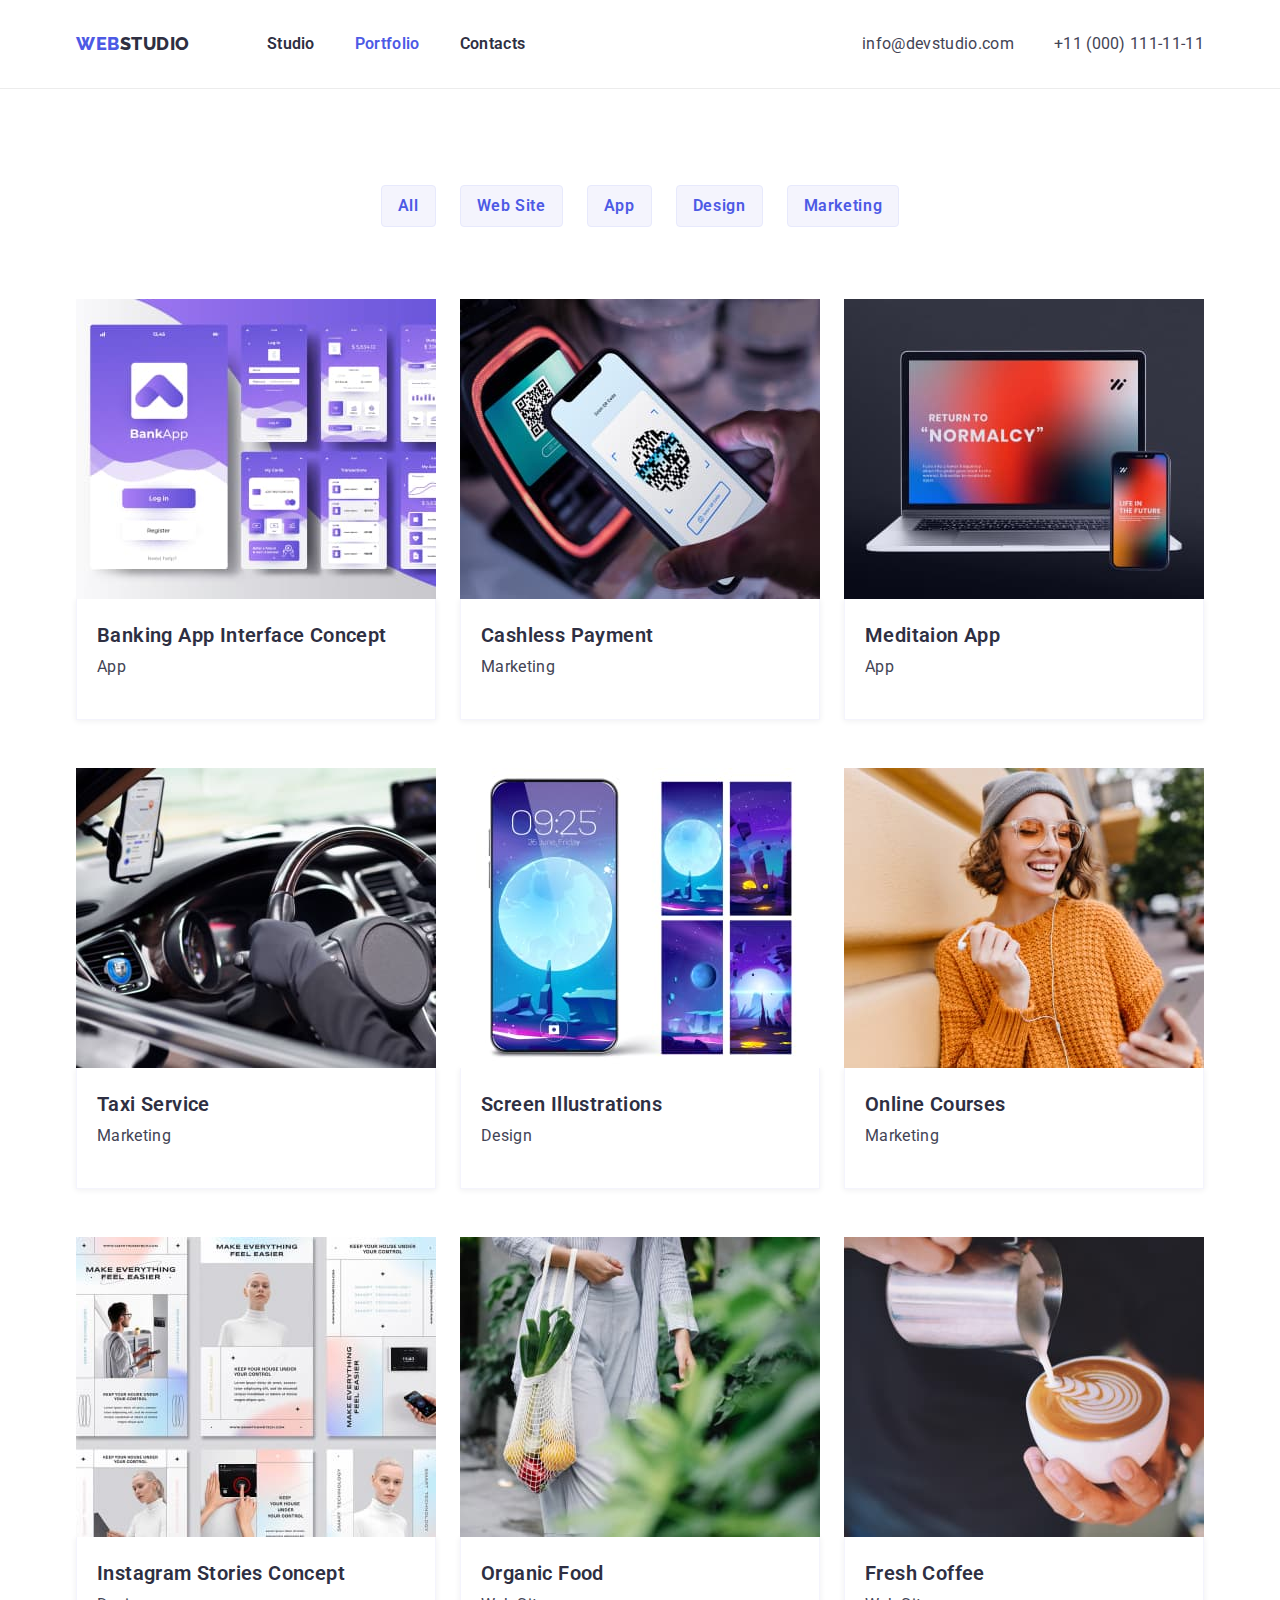
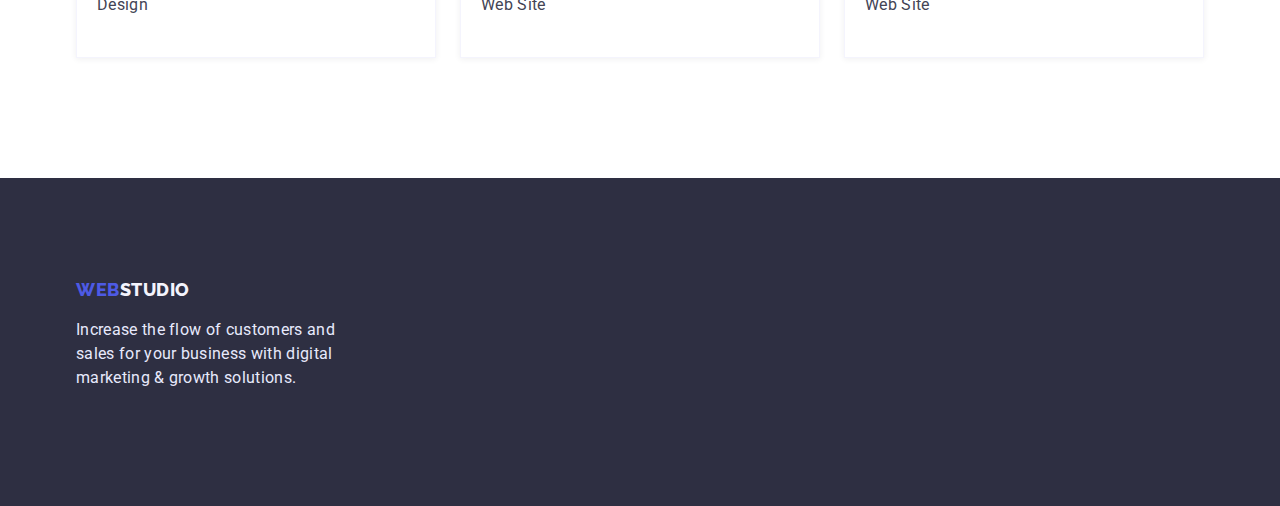
==== portfolio.html @ 49e7f93b "Add flexbox+magrin+padding" ====
<!DOCTYPE html>
<html lang="en">
  <head>
    <meta charset="UTF-8" />
    <meta http-equiv="X-UA-Compatible" content="IE=edge" />
    <meta name="viewport" content="width=<device-width>, initial-scale=1.0" />
    <link rel="preconnect" href="https://fonts.googleapis.com" />
    <link rel="preconnect" href="https://fonts.gstatic.com" crossorigin />
    <link
      href="https://fonts.googleapis.com/css2?family=Raleway:wght@800&family=Roboto:wght@400;500;700&display=swap"
      rel="stylesheet"
    />
    <link
      rel="stylesheet"
      href="https://cdnjs.cloudflare.com/ajax/libs/modern-normalize/1.1.0/modern-normalize.min.css"
    />
    <link rel="stylesheet" href="./css/styles.css" />
    <title>Portfolio</title>
  </head>

  <body>
    <!-- Header -->
    <header class="header-section">
      <div class="container main-nav">
        <nav class="nav">
          <!-- Logotype -->
          <a href="./index.html" class="logo link"
            >Web<span class="logo-header">Studio</span></a
          >
          <!-- Navigation to other pages -->
          <ul class="site-nav list">
            <li class="item">
              <a href="./index.html" class="link">Studio</a>
            </li>
            <li class="item">
              <a href="./portfolio.html" class="link current">Portfolio</a>
            </li>
            <li class="item">
              <a href="#" class="link">Contacts</a>
            </li>
          </ul>
        </nav>
        <ul class="contacts list">
          <!-- Link to email address  -->
          <li class="item">
            <a href="mailto:info@devstudio.com" class="link"
              >info@devstudio.com</a
            >
          </li>
          <!-- Link to phone number -->
          <li class="item">
            <a href="tel:+110001111111" class="link">+11 (000) 111-11-11</a>
          </li>
        </ul>
      </div>
    </header>
    <!-- Main page content -->
    <main>
      <section class="section portfolio-section">
        <div class="container">
          <h1 class="visually-hidden">Portfolio</h1>
          <ul class="site-filter list">
            <li class="item">
              <button type="button" class="button">All</button>
            </li>
            <li class="item">
              <button type="button" class="button">Web Site</button>
            </li>
            <li class="item">
              <button type="button" class="button">App</button>
            </li>
            <li class="item">
              <button type="button" class="button">Design</button>
            </li>
            <li class="item">
              <button type="button" class="button">Marketing</button>
            </li>
          </ul>
          <ul class="portfolio-list list">
            <li class="item">
              <a href="#" class="link">
                <img
                  src="./images/banking-app-interface-concept.jpg"
                  alt="seven tabs of the bank's mobile application"
                  width="360"
                  height="300"
                />
                <div class="titte-card">
                  <h2 class="title">Banking App Interface Concept</h2>
                  <p class="text">App</p>
                </div>
              </a>
            </li>
            <li class="item">
              <a href="#" class="link">
                <img
                  src="./images/cashless-payment.jpg"
                  alt="mobile app with qr code on screen"
                  width="360"
                  height="300"
                />
                <div class="titte-card">
                  <h2 class="title">Cashless Payment</h2>
                  <p class="text">Marketing</p>
                </div>
              </a>
            </li>
            <li class="item">
              <a href="#" class="link">
                <img
                  src="./images/meditaion-app.jpg"
                  alt="Laptop and mobile phone with the start page of the applicatoin"
                  width="360"
                  height="300"
                />
                <div class="titte-card">
                  <h2 class="title">Meditaion App</h2>
                  <p class="text">App</p>
                </div>
              </a>
            </li>
            <li class="item">
              <a href="#" class="link">
                <img
                  src="./images/taxi-service.jpg"
                  alt="Wheel and instrument panel in the car"
                  width="360"
                  height="300"
                />
                <div class="titte-card">
                  <h2 class="title">Taxi Service</h2>
                  <p class="text">Marketing</p>
                </div>
              </a>
            </li>
            <li class="item">
              <a href="#" class="link">
                <img
                  src="./images/screen-illustrations.jpg"
                  alt="Five mobile screensavers"
                  width="360"
                  height="300"
                />
                <div class="titte-card">
                  <h2 class="title">Screen Illustrations</h2>
                  <p class="text">Design</p>
                </div>
              </a>
            </li>
            <li class="item">
              <a href="#" class="link">
                <img
                  src="./images/online-courses.jpg"
                  alt="Girl with phone and headphones in her hand"
                  width="360"
                  height="300"
                />
                <div class="titte-card">
                  <h2 class="title">Online Courses</h2>
                  <p class="text">Marketing</p>
                </div>
              </a>
            </li>
            <li class="item">
              <a href="#" class="link">
                <img
                  src="./images/instagram-stories-concept.jpg"
                  alt="Post pages for instagram"
                  width="360"
                  height="300"
                />
                <div class="titte-card">
                  <h2 class="title">Instagram Stories Concept</h2>
                  <p class="text">Design</p>
                </div>
              </a>
            </li>
            <li class="item">
              <a href="#" class="link">
                <img
                  src="./images/organic-food.jpg"
                  alt="Bag with vegetables"
                  width="360"
                  height="300"
                />
                <div class="titte-card">
                  <h2 class="title">Organic Food</h2>
                  <p class="text">Web Site</p>
                </div>
              </a>
            </li>
            <li class="item">
              <a href="#" class="link">
                <img
                  src="./images/fresh-coffee.jpg"
                  alt="Cup of coffee"
                  width="360"
                  height="300"
                />
                <div class="titte-card">
                  <h2 class="title">Fresh Coffee</h2>
                  <p class="text">Web Site</p>
                </div>
              </a>
            </li>
          </ul>
        </div>
      </section>
    </main>
    <!-- Footer -->
    <footer class="footer">
      <div class="container">
        <div class="footer-block">
          <!-- Logotype -->
          <a href="./index.html" class="logo link"
            >Web<span class="logo-footer">Studio</span></a
          >
          <p class="text">
            Increase the flow of customers and sales for your business with
            digital marketing & growth solutions.
          </p>
        </div>
      </div>
    </footer>
  </body>
</html>
---- css/styles.css ----
html {
  box-sizing: border-box;
}
*,
*::before,
*::after {
  box-sizing: border-box;
}

:root {
  --primary-text: #434455;
  --primary-title: #2e2f42;
  --accent: #4d5ae5;
  --white-hero-text: #ffffff;
}
img {
  display: block;
  max-width: 100%;
  height: auto;
}
.link {
  text-decoration: none;
}
.list {
  list-style: none;
  padding: 0;
  margin: 0;
}
.container {
  margin-left: auto;
  margin-right: auto;
  width: 1158px;
  padding-left: 15px;
  padding-right: 15px;
  /* outline: 2px solid springgreen; */
}
.section {
  padding-top: 120px;
  padding-bottom: 120px;
  /* outline: 2px solid rosybrown; */
}
body {
  font-family: "Roboto", sans-serif;
  /* font-style: normal;
  font-weight: 400; */
  font-size: 16px;
  /* line-height: 1.5;
  letter-spacing: 0.02em; */
  color: var(--primary-text);
}
/* ========== Header ========== */
.logo {
  font-family: "Raleway", sans-serif;
  font-weight: 800;
  font-size: 18px;
  line-height: 1.33;
  letter-spacing: 0.03em;
  text-transform: uppercase;
  color: var(--accent);
}
.logo-header {
  color: var(--primary-title);
}
.site-nav .link {
  line-height: 1.5;
  letter-spacing: 0.02em;
  font-weight: 600;
  color: var(--primary-title);
}
.site-nav .link:hover,
.site-nav .link:focus {
  color: var(--primary-text);
}
.site-nav .link:active {
  color: var(--accent);
}
.site-nav .link.current {
  color: var(--accent);
}
.contacts .link {
  line-height: 1.5;
  letter-spacing: 0.02em;
  color: var(--primary-text);
}
.contacts .link:hover,
.contacts .link:focus {
  color: var(--accent);
}
.main-nav {
  display: flex;
  align-items: center;
}
.nav {
  display: flex;
  align-items: center;
}
.contacts {
  display: flex;
  margin-left: auto;
}
.contacts .item + .item {
  margin-left: 40px;
}
.site-nav {
  display: flex;
  margin-left: 77px;
}
.site-nav .item {
  margin-right: 40px;
}
.site-nav .item:last-child {
  margin-right: 0;
}
.site-nav .link {
  display: block;
  padding-top: 32px;
  padding-bottom: 32px;
}
.header-section {
  border-bottom: 1px solid #ececec;
}
/* ========== Main banner (hero) ==========*/
.hero {
  background-color: var(--primary-title);
  text-align: center;
}
.hero .hero-title {
  padding-top: 192px;
  margin-top: 0;
  margin-bottom: 48px;
  font-weight: 600;
  font-size: 56px;
  line-height: 1.07;
  letter-spacing: 0.02em;
  color: var(--white-hero-text);
}
button {
  cursor: pointer;
  font-family: inherit;
  font-size: inherit;
}
.hero .hero-btn {
  /* font-family: Roboto, sans-serif;
  font-size: 16px; */
  margin-bottom: 192px;
  display: inline-block;
  padding: 16px 32px;
  text-align: center;
  font-weight: 600;
  line-height: 1.19;
  letter-spacing: 0.04em;
  color: var(--white-hero-text);
  background-color: var(--accent);
  box-shadow: 0px 4px 4px rgba(0, 0, 0, 0.15);
  border-radius: 4px;
}
.hero .hero-btn:hover,
.hero .hero-btn:focus {
  background-color: var(--accent);
  box-shadow: 0px 1px 6px rgba(46, 47, 66, 0.08),
    0px 1px 1px rgba(46, 47, 66, 0.16), 0px 2px 1px rgba(46, 47, 66, 0.08);
  border-radius: 4px;
}
.hero .hero-btn:active {
  background: #404bbf;
  box-shadow: 0px 4px 4px rgba(0, 0, 0, 0.15);
  border-radius: 4px;
}
/* ========== Features ========== */
.features-section {
  padding-bottom: 0;
}
.features-list {
  display: flex;
}
.section-title {
  margin-top: 0;
  margin-bottom: 72px;
  font-weight: 600;
  font-size: 36px;
  line-height: 1.11;
  letter-spacing: 0.02em;
  text-align: center;
  text-transform: capitalize;
  color: var(--primary-title);
}
.visually-hidden {
  position: absolute;
  white-space: nowrap;
  width: 1px;
  height: 1px;
  overflow: hidden;
  border: 0;
  padding: 0;
  clip: rect(0 0 0 0);
  clip-path: inset(50%);
  margin: -1px;
}
.features-list .title {
  margin-top: 0;
  margin-bottom: 8px;
  font-weight: 600;
  font-size: 20px;
  line-height: 1.2;
  letter-spacing: 0.02em;
  color: var(--primary-title);
}
.features-list .text {
  margin-top: 0;
  margin-bottom: 0;
}
.features-list .item {
  margin-right: 24px;
}
.features-list .item:last-child {
  margin-right: 0;
}
/* ========== What are we doing ========== */
.work-list {
  display: flex;
}
.work-list .item {
  margin-right: 24px;
}
.work-list .item:last-child {
  margin-right: 0;
}
/* =========== Our Team section =========== */
.team-section {
  background-color: #f4f4fd;
}
.team-list {
  display: flex;
}
.team-list-card {
  background-color: var(--white-hero-text);
  margin-right: 30px;
}
.team-list-card:last-child {
  margin-right: 0;
}
.titte-team-card {
  padding: 32px 16px;
}
.team-list .title {
  margin-top: 0;
  margin-bottom: 8px;
  font-weight: 600;
  font-size: 20px;
  line-height: 1.2;
  letter-spacing: 0.02em;
  text-align: center;
  color: var(--primary-title);
}
.team-list .text {
  margin-top: 0;
  margin-bottom: 0;
  line-height: 1.5;
  letter-spacing: 0.02em;
  text-align: center;
}
/* footer */
footer {
  background-color: var(--primary-title);
}
.logo-footer {
  color: #f4f4fd;
}
.footer .logo {
  margin-top: 0;
  margin-bottom: 8px;
}
.footer .text {
  line-height: 1.5;
  letter-spacing: 0.02em;
  color: #e7e9fc;
}
.footer-block {
  padding: 100px 0px;
  width: 264px;
}
/* ========== Portfolio =========== */
.portfolio-section{
  padding-top: 96px;
}
.site-filter {
  display: flex;
  margin-bottom: 72px;
  align-items: center;
  justify-content: center;
}
.site-filter .item {
  margin-right: 24px;
}
.site-filter .item:last-child {
  margin-right: 0;
}
.site-filter .button {
  display: inline-block;
  padding: 8px 16px;
  /* font-family: Roboto, sans-serif;
  font-size: 16px; */
  font-weight: 600;
  text-align: center;
  line-height: 1.5;
  letter-spacing: 0.04em;
  color: var(--accent);
  background-color: #f4f4fd;
  border: 1px solid #e7e9fc;
  border-radius: 4px;
}
.site-filter .button:hover,
.site-filter .button:focus {
  color: var(--white-hero-text);
  background-color: var(--accent);
  box-shadow: 0px 3px 1px rgba(0, 0, 0, 0.1), 0px 2px 1px rgba(0, 0, 0, 0.08),
    0px 2px 2px rgba(0, 0, 0, 0.12);
  border-radius: 4px;
}
.portfolio-list {
  display: flex;
  flex-wrap: wrap;
  margin-right: -24px;
  margin-bottom: -48px;
}
.portfolio-list .item {
  flex-basis: calc(100% / 3 - 24px);
  /* width: 370px; */
  margin-right: 24px;
  margin-bottom: 48px;
  
}
.portfolio-list .titte-card {
  padding: 24px 20px;
  border: 0.5px solid #F4F4FD;
  box-shadow: 0px 1px 6px rgba(46, 47, 66, 0.08);
  border-top: 0;
}
.portfolio-list .title {
  margin-top: 0;
  margin-bottom: 8px;

  font-weight: 600;
  font-size: 20px;
  line-height: 1.2;
  letter-spacing: 0.02em;
  color: var(--primary-title);
}
.portfolio-list .text {
  margin-top: 0;
  line-height: 1.5;
  letter-spacing: 0.02em;
  color: var(--primary-text);
}
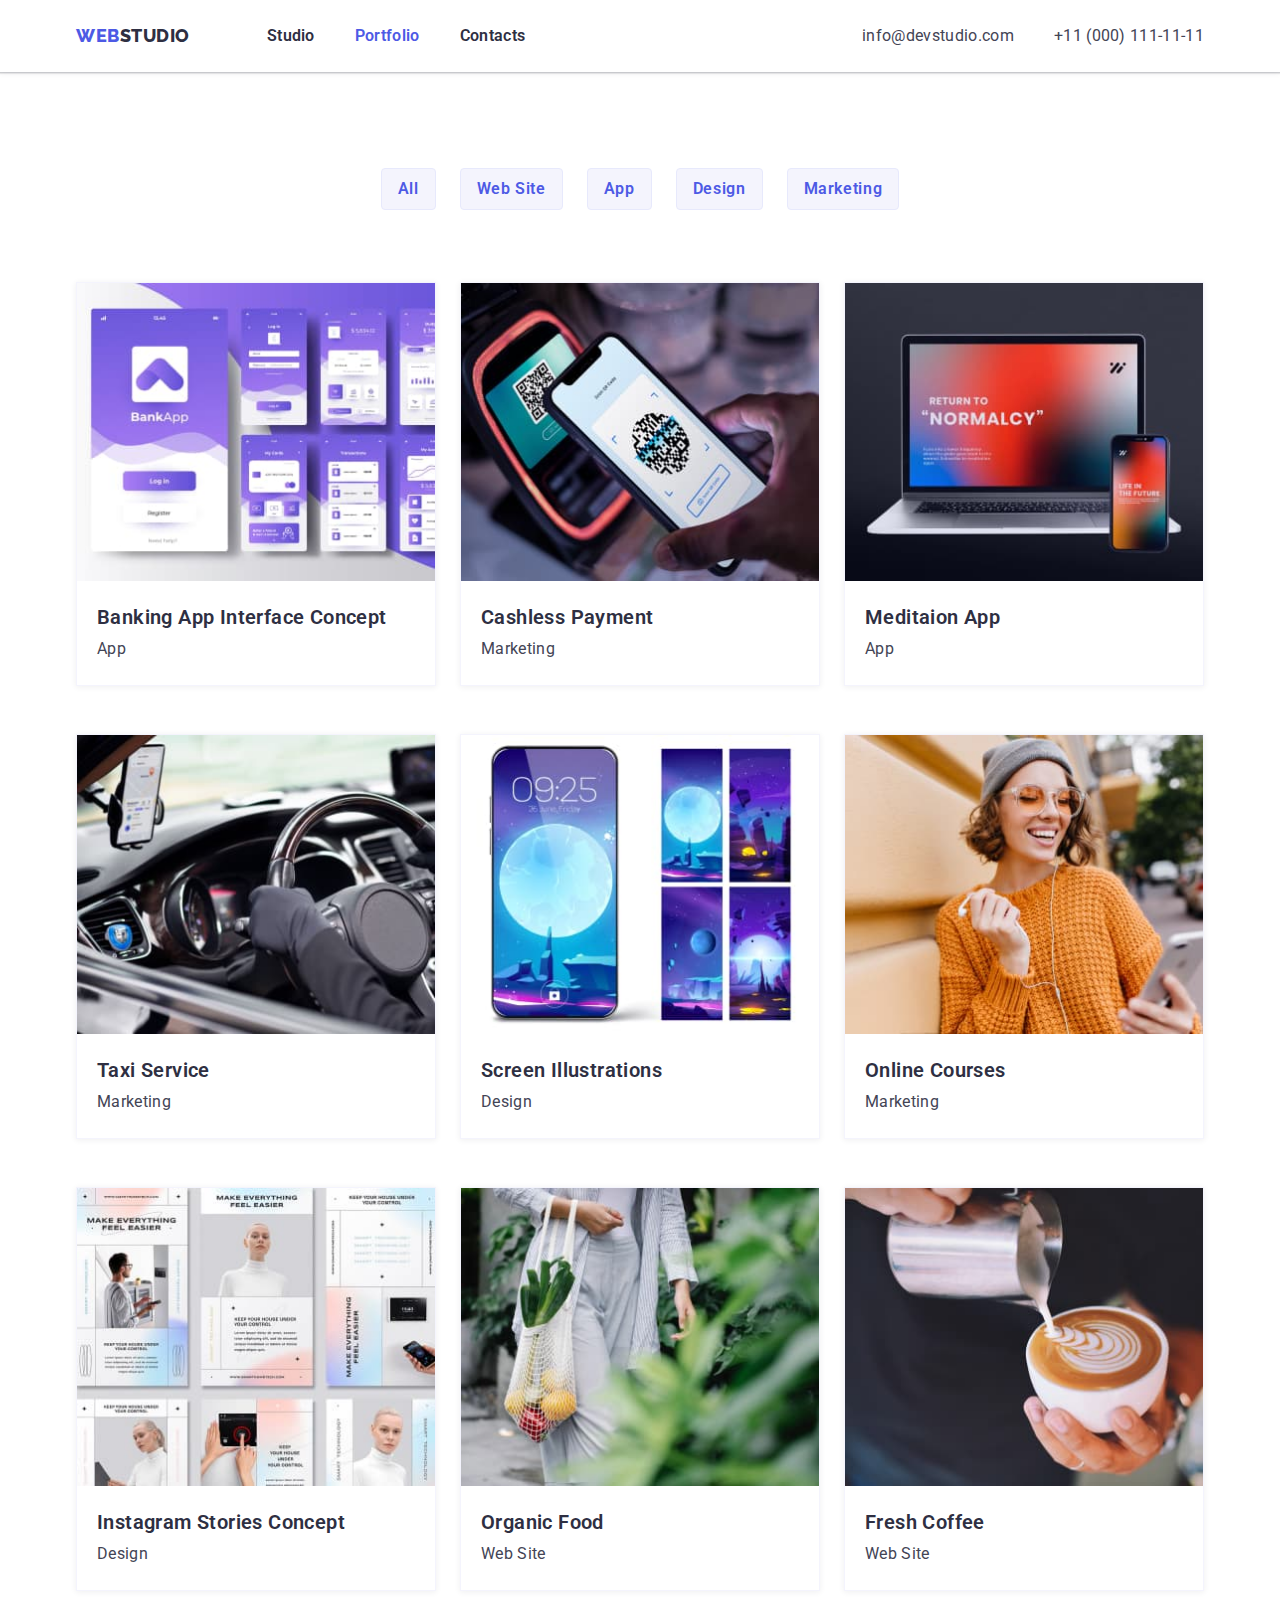
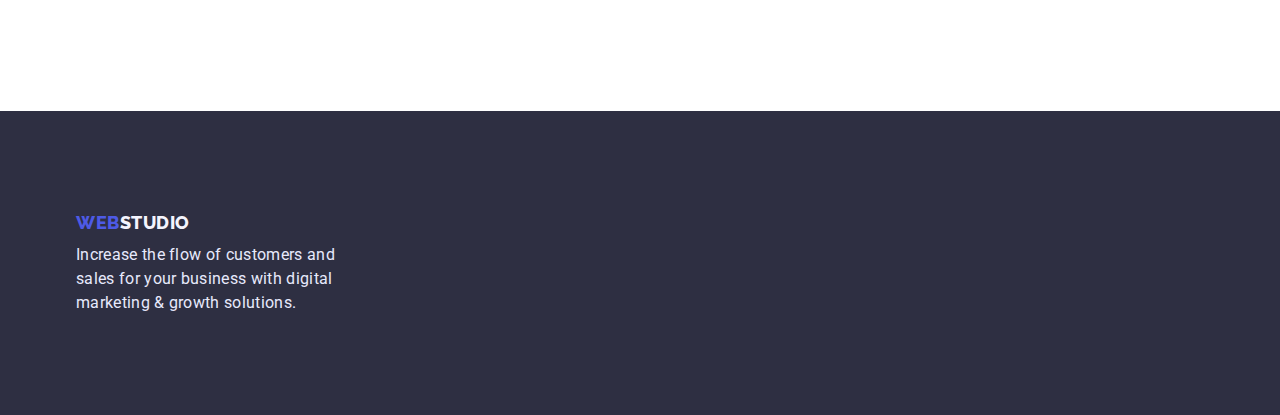
==== commit 17a2d4c6: "Fix header and footer padding" ====
--- a/portfolio.html
+++ b/portfolio.html
@@ -33,7 +33,7 @@
               <a href="./index.html" class="link">Studio</a>
             </li>
             <li class="item">
-              <a href="./portfolio.html" class="link current">Portfolio</a>
+              <a href="./portfolio.html" class="link  current">Portfolio</a>
             </li>
             <li class="item">
               <a href="#" class="link">Contacts</a>
@@ -48,7 +48,7 @@
             >
           </li>
           <!-- Link to phone number -->
-          <li class="item">
+          <li  class="item">
             <a href="tel:+110001111111" class="link">+11 (000) 111-11-11</a>
           </li>
         </ul>
@@ -212,12 +212,14 @@
       <div class="container">
         <div class="footer-block">
           <!-- Logotype -->
-          <a href="./index.html" class="logo link"
-            >Web<span class="logo-footer">Studio</span></a
-          >
+          <div class="logotype">
+            <a href="./index.html" class="logo link"
+              >Web<span class="logo-footer">Studio</span></a
+            >
+          </div>
           <p class="text">
-            Increase the flow of customers and sales for your business with
-            digital marketing & growth solutions.
+            Increase the flow of customers and sales for your business with digital
+            marketing & growth solutions.
           </p>
         </div>
       </div>
--- a/css/styles.css
+++ b/css/styles.css
@@ -17,6 +17,10 @@
   display: block;
   max-width: 100%;
   height: auto;
+}
+p {
+  padding: 0;
+  margin: 0;
 }
 .link {
   text-decoration: none;
@@ -113,21 +117,24 @@
 }
 .site-nav .link {
   display: block;
-  padding-top: 32px;
-  padding-bottom: 32px;
+  padding-top: 24px;
+  padding-bottom: 24px;
 }
 .header-section {
-  border-bottom: 1px solid #ececec;
+  box-shadow: 0px 2px 1px rgba(46, 47, 66, 0.08),
+    0px 1px 1px rgba(46, 47, 66, 0.16), 0px 1px 6px rgba(46, 47, 66, 0.08);
 }
 /* ========== Main banner (hero) ==========*/
 .hero {
   background-color: var(--primary-title);
+  padding-top: 192px;
+  padding-bottom: 192px;
   text-align: center;
 }
 .hero .hero-title {
-  padding-top: 192px;
-  margin-top: 0;
-  margin-bottom: 48px;
+  max-width: 495px;
+  margin: 0 auto 48px auto;
+
   font-weight: 600;
   font-size: 56px;
   line-height: 1.07;
@@ -138,11 +145,11 @@
   cursor: pointer;
   font-family: inherit;
   font-size: inherit;
+  border: none;
 }
 .hero .hero-btn {
   /* font-family: Roboto, sans-serif;
   font-size: 16px; */
-  margin-bottom: 192px;
   display: inline-block;
   padding: 16px 32px;
   text-align: center;
@@ -172,6 +179,7 @@
 }
 .features-list {
   display: flex;
+  margin-right: -24px;
 }
 .section-title {
   margin-top: 0;
@@ -210,10 +218,8 @@
   margin-bottom: 0;
 }
 .features-list .item {
+  flex-basis: calc(100% / 4 - 24px);
   margin-right: 24px;
-}
-.features-list .item:last-child {
-  margin-right: 0;
 }
 /* ========== What are we doing ========== */
 .work-list {
@@ -262,11 +268,12 @@
 /* footer */
 footer {
   background-color: var(--primary-title);
+  padding: 100px 0px;
 }
 .logo-footer {
   color: #f4f4fd;
 }
-.footer .logo {
+.logotype {
   margin-top: 0;
   margin-bottom: 8px;
 }
@@ -276,11 +283,10 @@
   color: #e7e9fc;
 }
 .footer-block {
-  padding: 100px 0px;
   width: 264px;
 }
 /* ========== Portfolio =========== */
-.portfolio-section{
+.portfolio-section {
   padding-top: 96px;
 }
 .site-filter {
@@ -328,13 +334,11 @@
   /* width: 370px; */
   margin-right: 24px;
   margin-bottom: 48px;
-  
+  border: 0.5px solid #f4f4fd;
+  box-shadow: 0px 1px 6px rgba(46, 47, 66, 0.08);
 }
 .portfolio-list .titte-card {
   padding: 24px 20px;
-  border: 0.5px solid #F4F4FD;
-  box-shadow: 0px 1px 6px rgba(46, 47, 66, 0.08);
-  border-top: 0;
 }
 .portfolio-list .title {
   margin-top: 0;
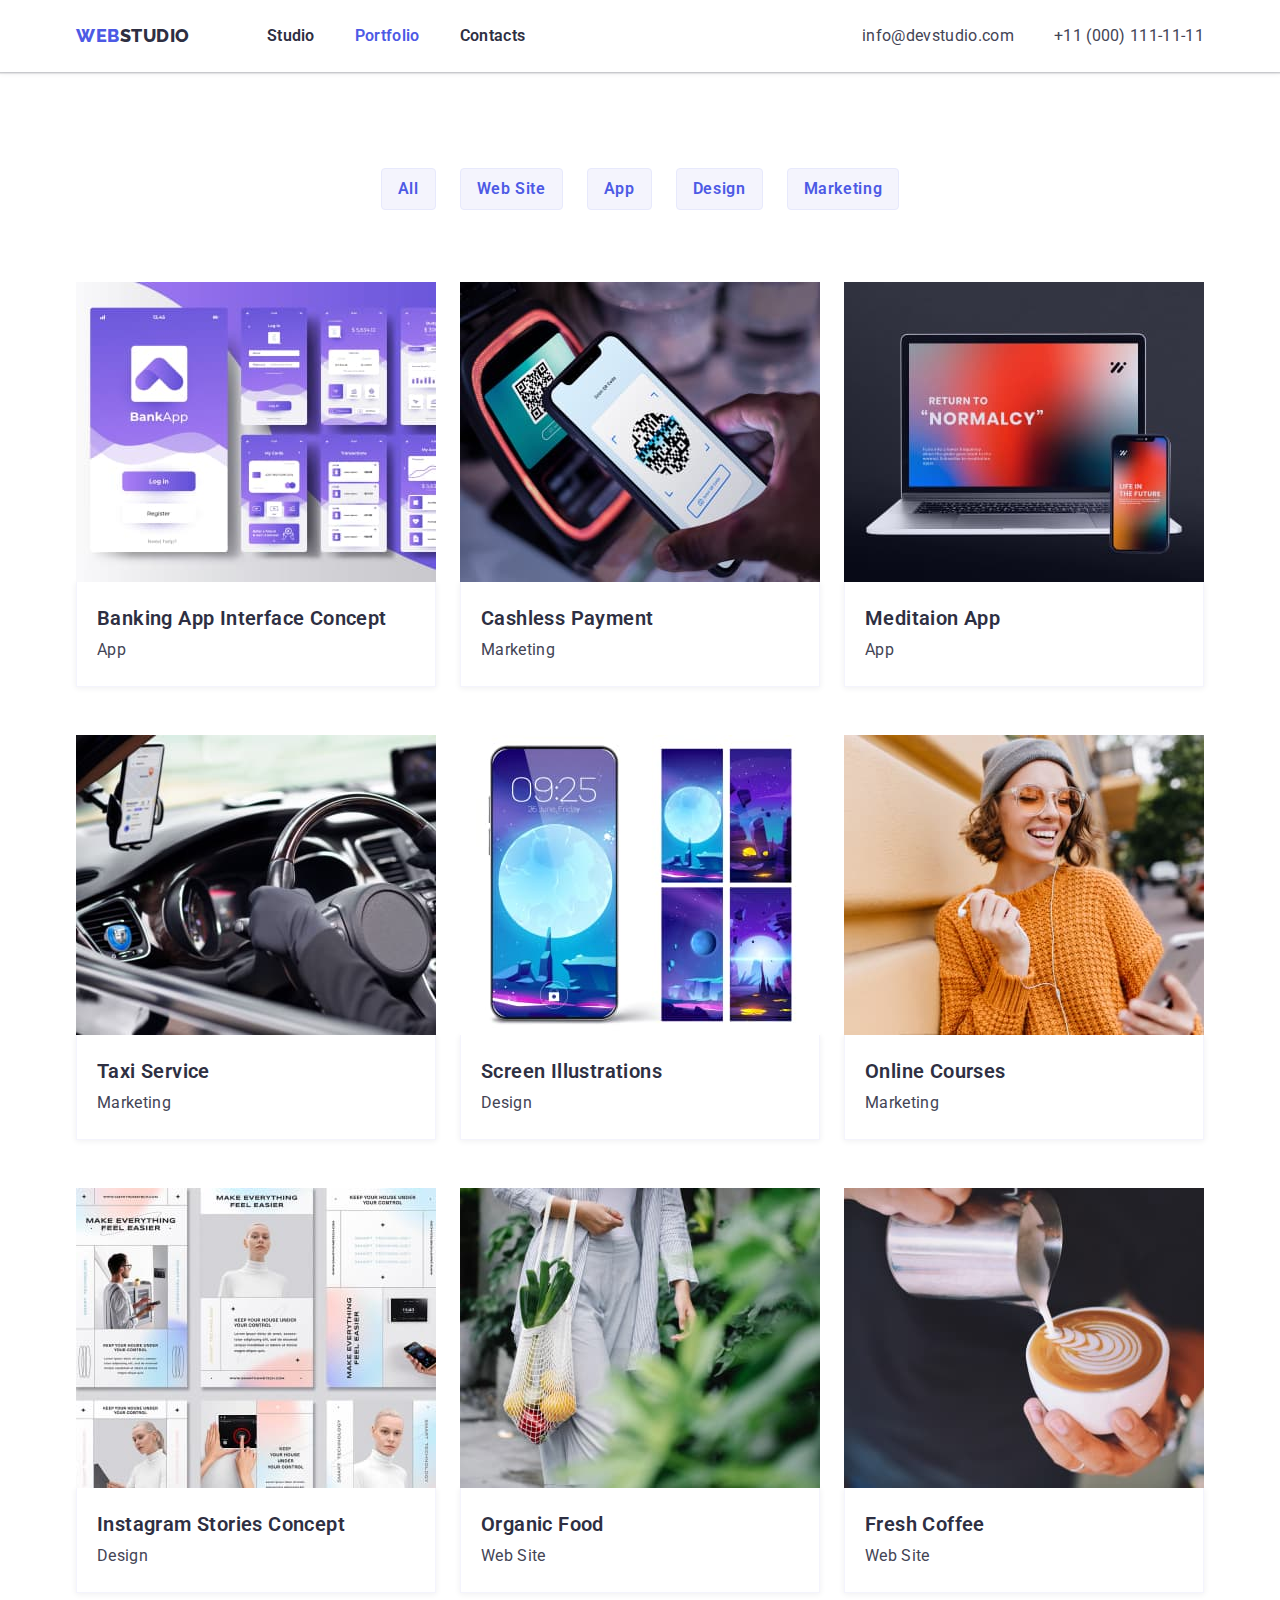
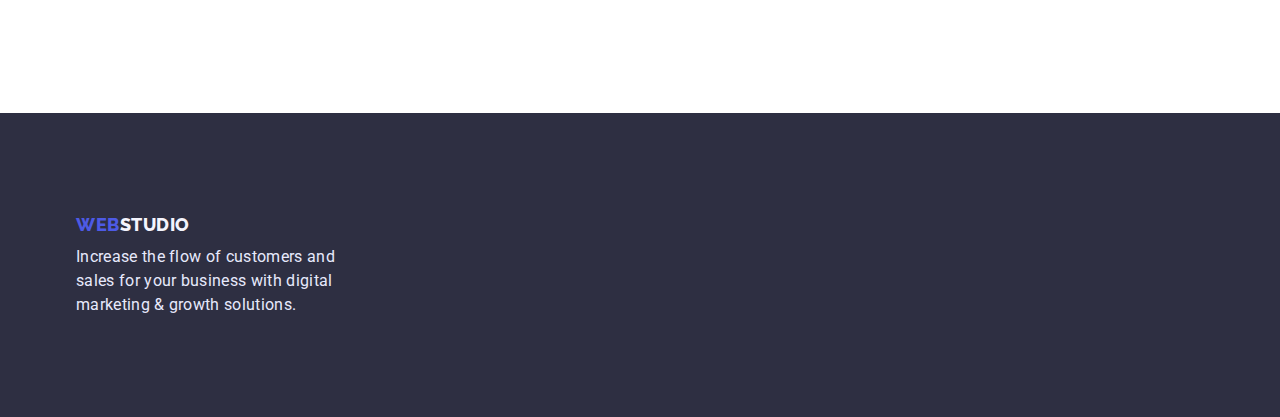
==== commit c5d285ff: "Fix footer and shadow" ====
--- a/portfolio.html
+++ b/portfolio.html
@@ -212,11 +212,9 @@
       <div class="container">
         <div class="footer-block">
           <!-- Logotype -->
-          <div class="logotype">
             <a href="./index.html" class="logo link"
               >Web<span class="logo-footer">Studio</span></a
             >
-          </div>
           <p class="text">
             Increase the flow of customers and sales for your business with digital
             marketing & growth solutions.
--- a/css/styles.css
+++ b/css/styles.css
@@ -132,7 +132,7 @@
   text-align: center;
 }
 .hero .hero-title {
-  max-width: 495px;
+  max-width: 500px;
   margin: 0 auto 48px auto;
 
   font-weight: 600;
@@ -273,7 +273,8 @@
 .logo-footer {
   color: #f4f4fd;
 }
-.logotype {
+.footer .logo {
+  display: inline-block;
   margin-top: 0;
   margin-bottom: 8px;
 }
@@ -334,11 +335,12 @@
   /* width: 370px; */
   margin-right: 24px;
   margin-bottom: 48px;
+}
+.portfolio-list .titte-card {
+  padding: 24px 20px;
   border: 0.5px solid #f4f4fd;
   box-shadow: 0px 1px 6px rgba(46, 47, 66, 0.08);
-}
-.portfolio-list .titte-card {
-  padding: 24px 20px;
+  border-top: none;
 }
 .portfolio-list .title {
   margin-top: 0;
